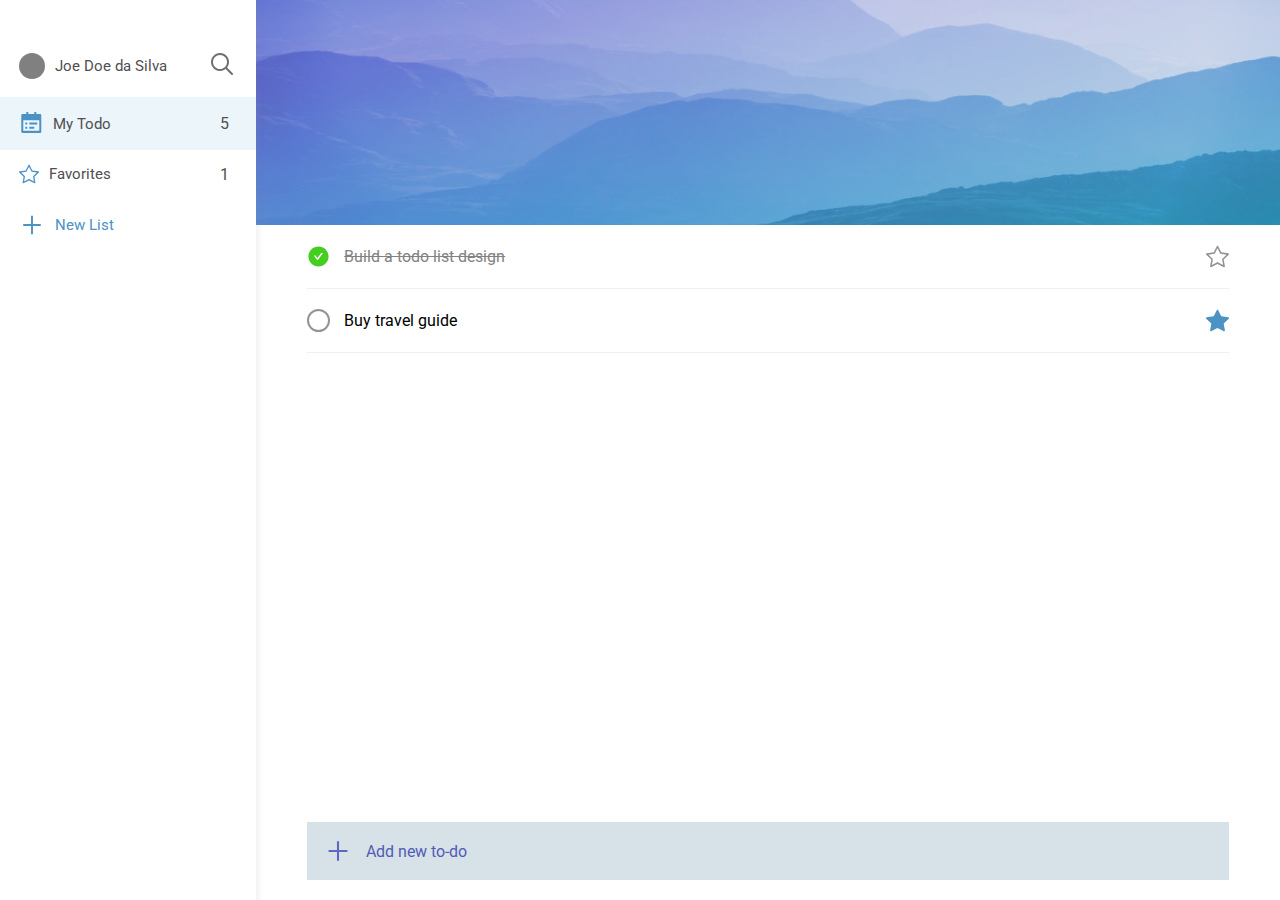
==== client/index.html @ 7c550e69 "Merge branch 'master' into danielfonseca" ====
<!DOCTYPE html>
<html lang="en">
  <!-- Daniel Fonseca Teste Branch 123 -->
  <head>
    <meta charset="UTF-8" />
    <meta http-equiv="X-UA-Compatible" content="IE=edge" />
    <meta name="viewport" content="width=device-width, initial-scale=1.0" />
    <link rel="stylesheet" href="main.css" />
    <link rel="preconnect" href="https://fonts.gstatic.com" />
    <link
      href="https://fonts.googleapis.com/css2?family=Roboto&display=swap"
      rel="stylesheet"
    />
    <title>Vanilla ToDo</title>
  </head>
  <body>
    <div class="container">
      <div class="nav-menu">
        <div class="btn-close">
          <img src="icons/close-button.svg" />
        </div>
        <div class="nav-list-item">
          <div class="user-info">
            <div class="user-photo"></div>
            <div class="nav-item-text">Joe Doe da Silva</div>
          </div>
          <div>
            <img src="icons/search-button.svg" />
          </div>
        </div>

        <div class="nav-list-item nav-highlighted">
          <div class="nav-item-info">
            <div class="nav-list-icon">
              <img style="width: 24px" src="icons/calendar.svg" />
            </div>
            <div class="nav-item-text">My Todo</div>
          </div>
          <div class="list-items-remaining">5</div>
        </div>

        <div class="nav-list-item">
          <div class="nav-item-info">
            <div class="nav-list-icon">
              <img src="icons/blue-star.svg" />
            </div>
            <div class="nav-item-text">Favorites</div>
          </div>
          <div class="list-items-remaining">1</div>
        </div>

        <div class="nav-list-item">
          <div class="nav-item-info">
            <div class="nav-list-icon">
              <img src="icons/plus.svg" />
            </div>
            <div class="nav-item-text list-text-color">New List</div>
          </div>
        </div>
      </div>

      <main class="main-content">
        <div class="image-background">
          <div class="btn-nav"></div>
          <img class="top-image" src="./images/background-image.jpg" alt="">
        </div>
        <div class="todos-container">
          <div class="todo-card completed">
            <div class="todo-title-status-container">
              <img src="./icons/checkbox.svg" class="check-off" />
              <img src="./icons/checkbox-on.svg" class="check-on" />
              <span>Build a todo list design</span>
            </div>
            <img src="./icons/star.svg" class="highlight-off" />
            <img src="./icons/star-on.svg" class="highlight-on" />
          </div>
          <div class="todo-card highlighted">
            <div class="todo-title-status-container">
              <img src="./icons/checkbox.svg" class="check-off" />
              <img src="./icons/checkbox-on.svg" class="check-on" />
              <span>Buy travel guide</span>
            </div>
            <img src="./icons/star.svg" class="highlight-off" />
            <img src="./icons/star-on.svg" class="highlight-on" />
          </div>
          <div class="add-todo">
            <img src="./icons/add.svg" />
            <span>Add new to-do</span>
          </div>
        </div>
      </main>
    </div>

    <script src="app.js"></script>
  </body>
</html>
---- client/main.css ----
* {
  margin: 0px;
  padding: 0px;
  box-sizing: border-box;
}

body {
  font-family: "Roboto", sans-serif;
}

.container {
  display: grid;
  grid-template-columns: 1fr 4fr;
  grid-template-rows: 100vh;
  max-width: 2000px;
  margin: 0 auto;
}

.nav-menu {
  background-color: white;
  box-shadow: 1px 4px 6px 1px #8f8f8f26;
  z-index: 9999;
  color: #505050;
}

.main-content {
  display: grid;
  grid-template-rows: 25%;
}

.top-image {
  width: 100%;
  height: 100%; 
  object-fit: cover; 
}  

/* NAV LEFT MENU */

.nav-list-item {
  display: flex;
  align-items: center;
  justify-content: space-between;
  padding: 14px 19px;
  cursor: pointer;
}

.list-text-color {
  color: #4b92c5;
}

.nav-list-item:hover {
  background-color: #f3f9fd;
}

.nav-item-info {
  display: flex;
  align-items: center;
}

.list-items-remaining {
  margin-right: 8px;
}

.nav-highlighted {
  background-color: #ecf5fa;
}

.nav-list-icon {
  display: flex;
  align-items: center;
}

.user-info {
  display: flex;
  align-items: center;
}

.user-photo {
  width: 26px;
  height: 26px;
  background-color: grey;
  border-radius: 50px;
}

.nav-item-text {
  padding: 0px 10px;
  font-size: 0.95rem;
}

.todos-container {
  width: 90%;
  max-width: 1430px;
  margin: auto;
  height: 100%;
  overflow-y: auto;
  padding-bottom: 85px;
}
.todos-container::-webkit-scrollbar {
  display: none;
}
.todo-card {
  display: flex;
  justify-content: space-between;
  padding: 20px 0;
  border-bottom: 1px solid #efefef;
}
.todo-title-status-container {
  display: flex;
  align-items: center;
}
.todo-title-status-container img {
  margin-right: 14px;
}
.todo-card img {
  width: 23px;
  height: 23px;
  cursor: pointer;
}
.check-on,
.highlight-on {
  display: none;
}
.todo-card.completed .check-off,
.todo-card.highlighted .highlight-off {
  display: none;
}
.todo-card.completed .check-on,
.todo-card.highlighted .highlight-on {
  display: block;
}
.todo-card.completed {
  text-decoration: line-through;
  color: #828282;
}
.add-todo {
  position: fixed;
  bottom: 0;
  width: 72%;
  max-width: 1430px;
  background-color: #d7e1e8;
  padding: 15px 17px;
  margin-bottom: 20px;
  display: flex;
  align-items: center;
  color: #515cb5;
  cursor: pointer;
}
.add-todo img {
  width: 28px;
  height: 28px;
  margin-right: 14px;
}

.btn-close {
  display: none;
}

@media (max-width: 1024px) {
  .btn-nav {
    position: absolute;
    width: 30px;
    height: 30px;
    background-color: indianred;
    margin: 10px;
    cursor: pointer;
  }

  .container {
    grid-template-columns: 1fr;
  }

  .nav-menu {
    display: none;
    position: absolute;
    top: 0px;
    height: 100vh;
    min-width: 250px;
  }

  .btn-close {
    margin: 10px;
    display: block;
  }
  .add-todo {
    width: 90%;
  }
}

@media (min-width: 1025px) {
  .nav-menu {
    display: block !important;
    padding-top: 35px;
  }
}
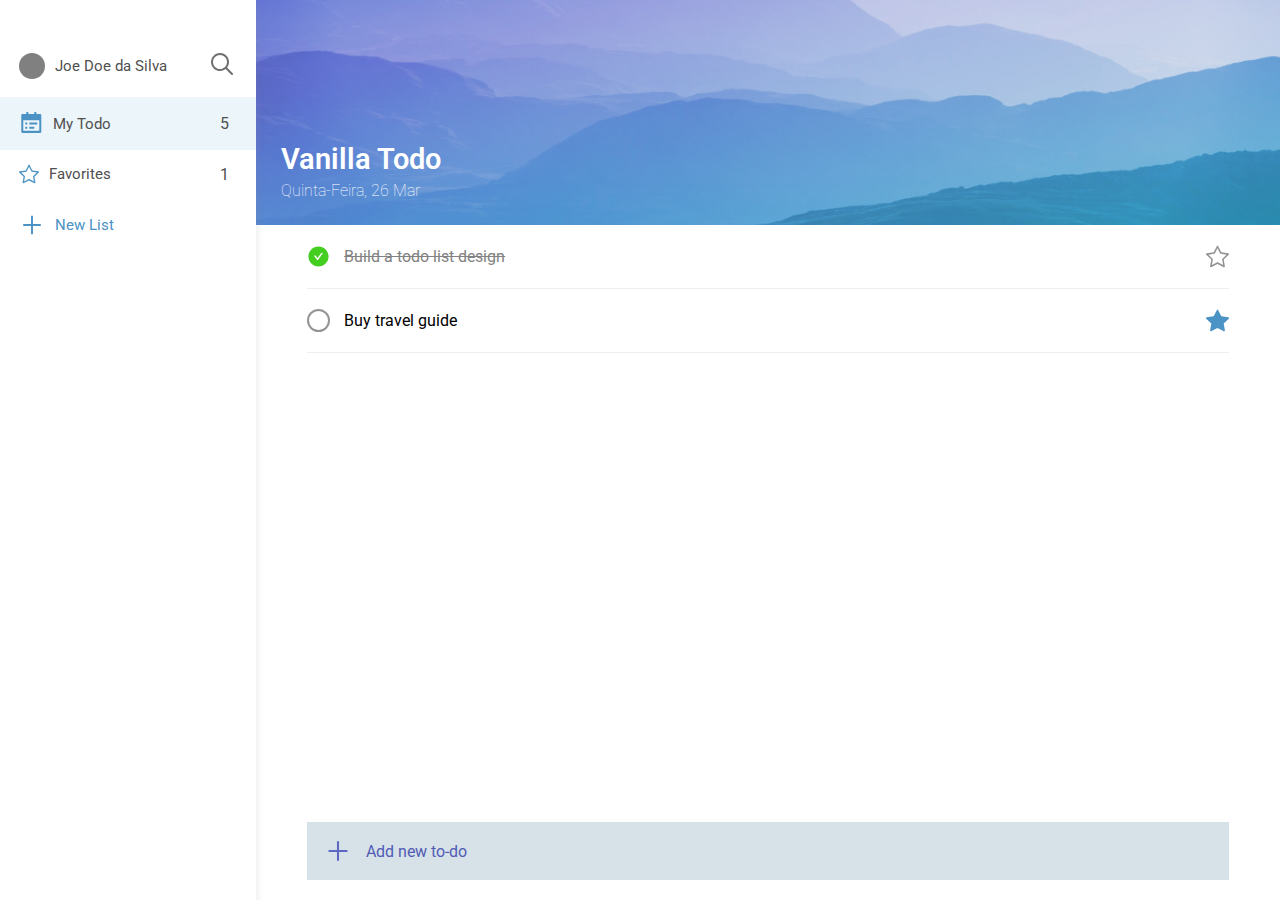
==== commit 010c9cde: "Merge pull request #47 from victormachadogp/rafareis" ====
--- a/client/index.html
+++ b/client/index.html
@@ -12,6 +12,7 @@
       rel="stylesheet"
     />
     <title>Vanilla ToDo</title>
+    <link href="https://fonts.googleapis.com/css2?family=Roboto:wght@100&display=swap" rel="stylesheet">
   </head>
   <body>
     <div class="container">
@@ -61,6 +62,10 @@
 
       <main class="main-content">
         <div class="image-background">
+          <div class="title-box">
+            <p class="list-title">Vanilla Todo</p>
+            <p class="date">Quinta-Feira, 26 Mar</p>
+          </div>          
           <div class="btn-nav"></div>
           <img class="top-image" src="./images/background-image.jpg" alt="">
         </div>
--- a/client/main.css
+++ b/client/main.css
@@ -14,6 +14,7 @@
   grid-template-rows: 100vh;
   max-width: 2000px;
   margin: 0 auto;
+  background-color: white;
 }
 
 .nav-menu {
@@ -26,6 +27,29 @@
 .main-content {
   display: grid;
   grid-template-rows: 25%;
+}
+
+.image-background {
+  position: relative;
+}
+
+.title-box {
+  position: absolute;
+  bottom: 0px;
+  margin: 25px;
+  color: white;
+}
+
+.list-title {
+  font-size: 1.8rem;
+  font-weight: 600;
+  
+}
+
+.date {
+  margin-top: 0.3rem;
+  font-weight: 100;
+  
 }
 
 .top-image {
@@ -192,3 +216,12 @@
     padding-top: 35px;
   }
 }
+
+@media (min-width: 2000px){
+  body {
+    background-image: url("/client/images/background-bigger-screen.jpg");
+    background-repeat: no-repeat;
+    background-size: cover;
+    
+  }
+}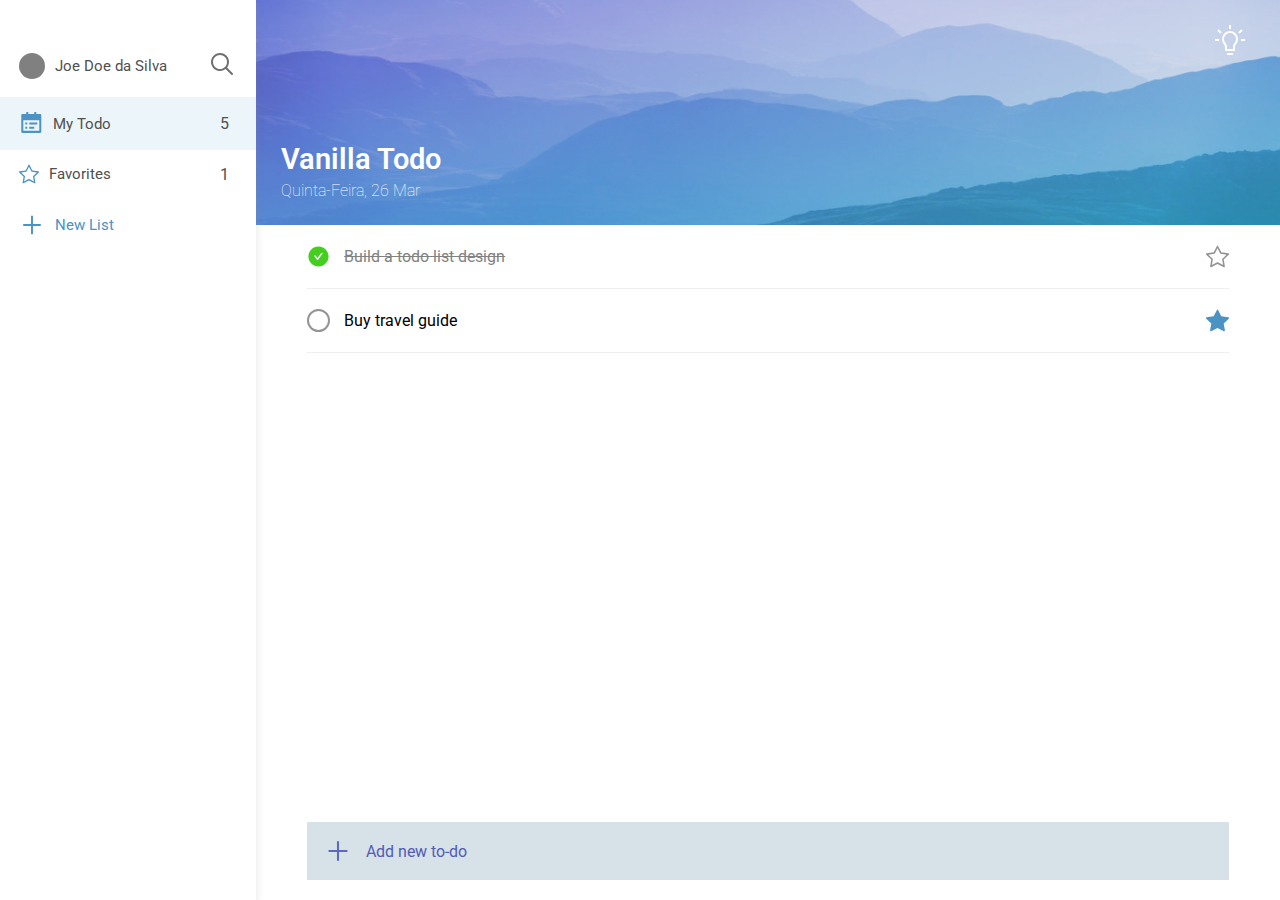
==== commit b0097738: "adicionado icone lampada" ====
--- a/client/index.html
+++ b/client/index.html
@@ -66,7 +66,12 @@
             <p class="list-title">Vanilla Todo</p>
             <p class="date">Quinta-Feira, 26 Mar</p>
           </div>          
-          <div class="btn-nav"></div>
+          <div class="btn-nav">
+            <img class="menu-icon" src="./icons/hamburguer-menu.svg" alt="">
+          </div>
+          <div class="switch-button">
+            <img src="./icons/lamp-icon.svg" alt="" class="lamp-icon">
+          </div>
           <img class="top-image" src="./images/background-image.jpg" alt="">
         </div>
         <div class="todos-container">
--- a/client/main.css
+++ b/client/main.css
@@ -179,14 +179,37 @@
   display: none;
 }
 
+.menu-icon {
+  display: none;
+}
+
+.switch-button {
+  position: absolute;
+  top: 0;
+  right: 0;
+  cursor: pointer;
+  margin: 25px 35px;
+  
+}
+
+.lamp-icon {
+  width: 30px;
+}
+
 @media (max-width: 1024px) {
   .btn-nav {
-    position: absolute;
-    width: 30px;
-    height: 30px;
-    background-color: indianred;
-    margin: 10px;
+    position: absolute;    
+    margin: 35px 25px;
     cursor: pointer;
+  
+  }
+
+  .switch-button {
+    margin: 25px 25px;
+  }
+
+  .menu-icon {
+    display: block;
   }
 
   .container {
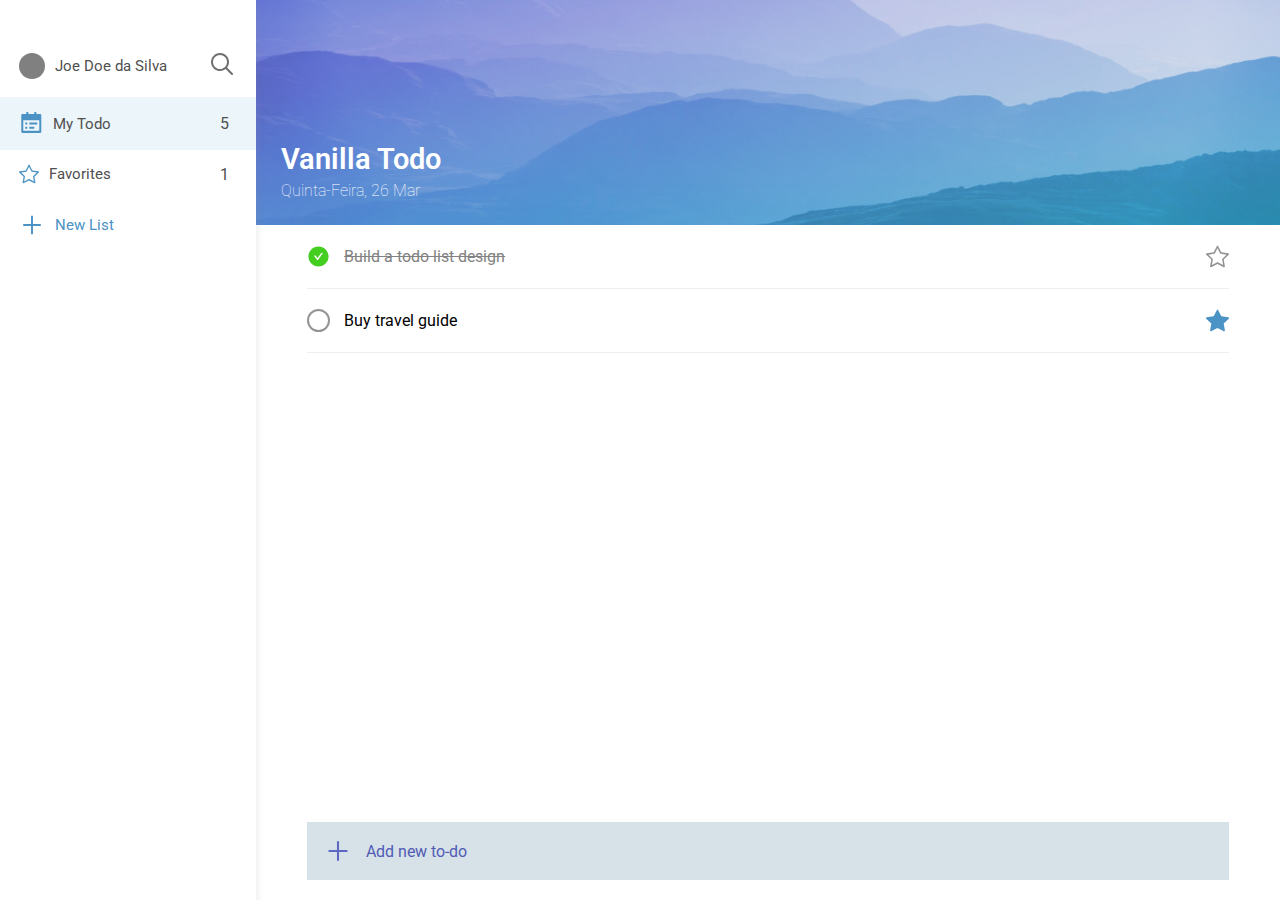
==== commit 92943dce: "Merge branch 'master' into cris" ====
--- a/client/index.html
+++ b/client/index.html
@@ -69,9 +69,6 @@
           <div class="btn-nav">
             <img class="menu-icon" src="./icons/hamburguer-menu.svg" alt="">
           </div>
-          <div class="switch-button">
-            <img src="./icons/lamp-icon.svg" alt="" class="lamp-icon">
-          </div>
           <img class="top-image" src="./images/background-image.jpg" alt="">
         </div>
         <div class="todos-container">
--- a/client/main.css
+++ b/client/main.css
@@ -183,19 +183,6 @@
   display: none;
 }
 
-.switch-button {
-  position: absolute;
-  top: 0;
-  right: 0;
-  cursor: pointer;
-  margin: 25px 35px;
-  
-}
-
-.lamp-icon {
-  width: 30px;
-}
-
 @media (max-width: 1024px) {
   .btn-nav {
     position: absolute;    
@@ -204,10 +191,6 @@
   
   }
 
-  .switch-button {
-    margin: 25px 25px;
-  }
-
   .menu-icon {
     display: block;
   }
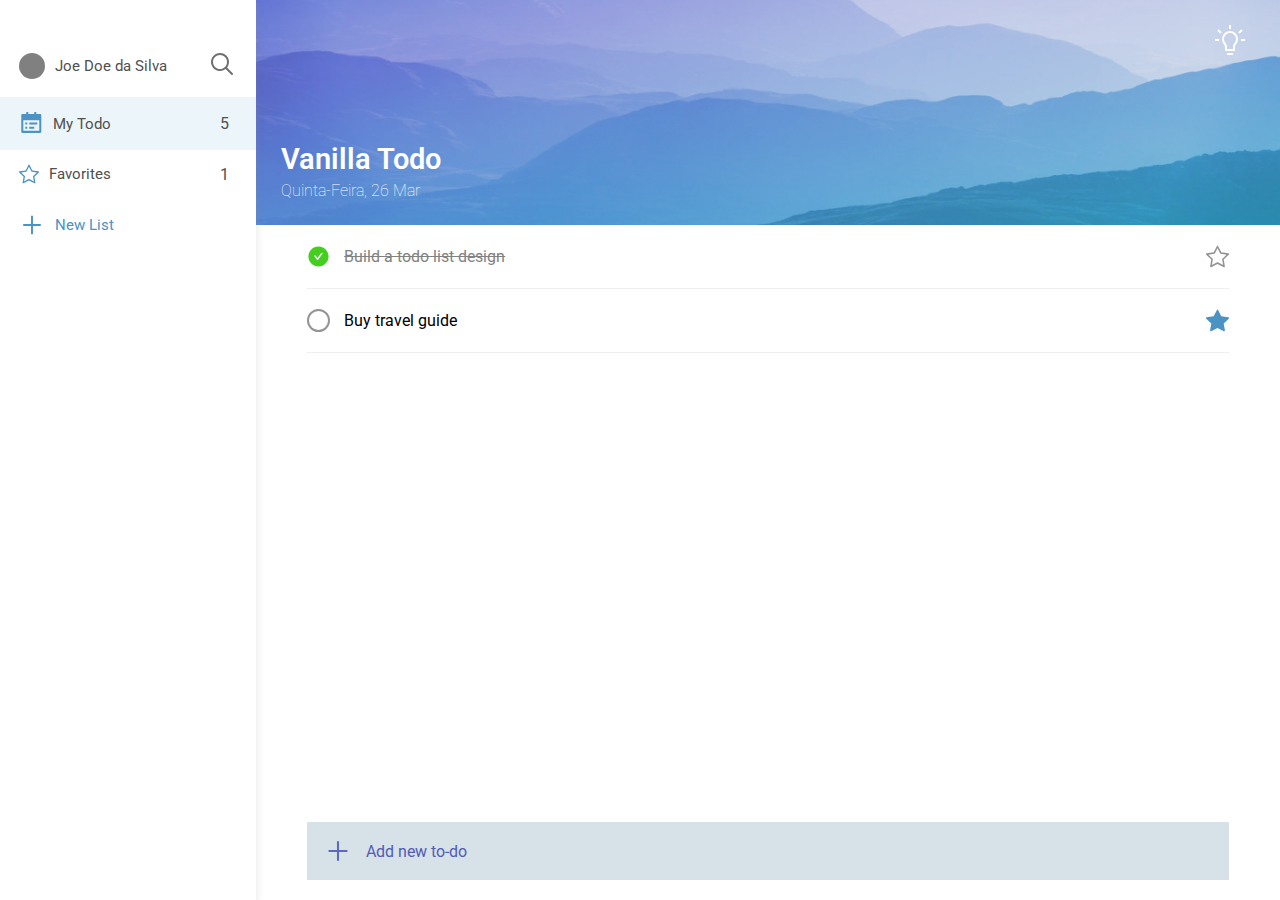
==== commit 1a30462c: "Merge pull request #54 from victormachadogp/rafareis" ====
--- a/client/index.html
+++ b/client/index.html
@@ -69,6 +69,9 @@
           <div class="btn-nav">
             <img class="menu-icon" src="./icons/hamburguer-menu.svg" alt="">
           </div>
+          <div class="switch-button">
+            <img src="./icons/lamp-icon.svg" alt="" class="lamp-icon">
+          </div>
           <img class="top-image" src="./images/background-image.jpg" alt="">
         </div>
         <div class="todos-container">
--- a/client/main.css
+++ b/client/main.css
@@ -183,12 +183,29 @@
   display: none;
 }
 
+.switch-button {
+  position: absolute;
+  top: 0;
+  right: 0;
+  cursor: pointer;
+  margin: 25px 35px;
+  
+}
+
+.lamp-icon {
+  width: 30px;
+}
+
 @media (max-width: 1024px) {
   .btn-nav {
     position: absolute;    
     margin: 35px 25px;
     cursor: pointer;
   
+  }
+
+  .switch-button {
+    margin: 25px 25px;
   }
 
   .menu-icon {
